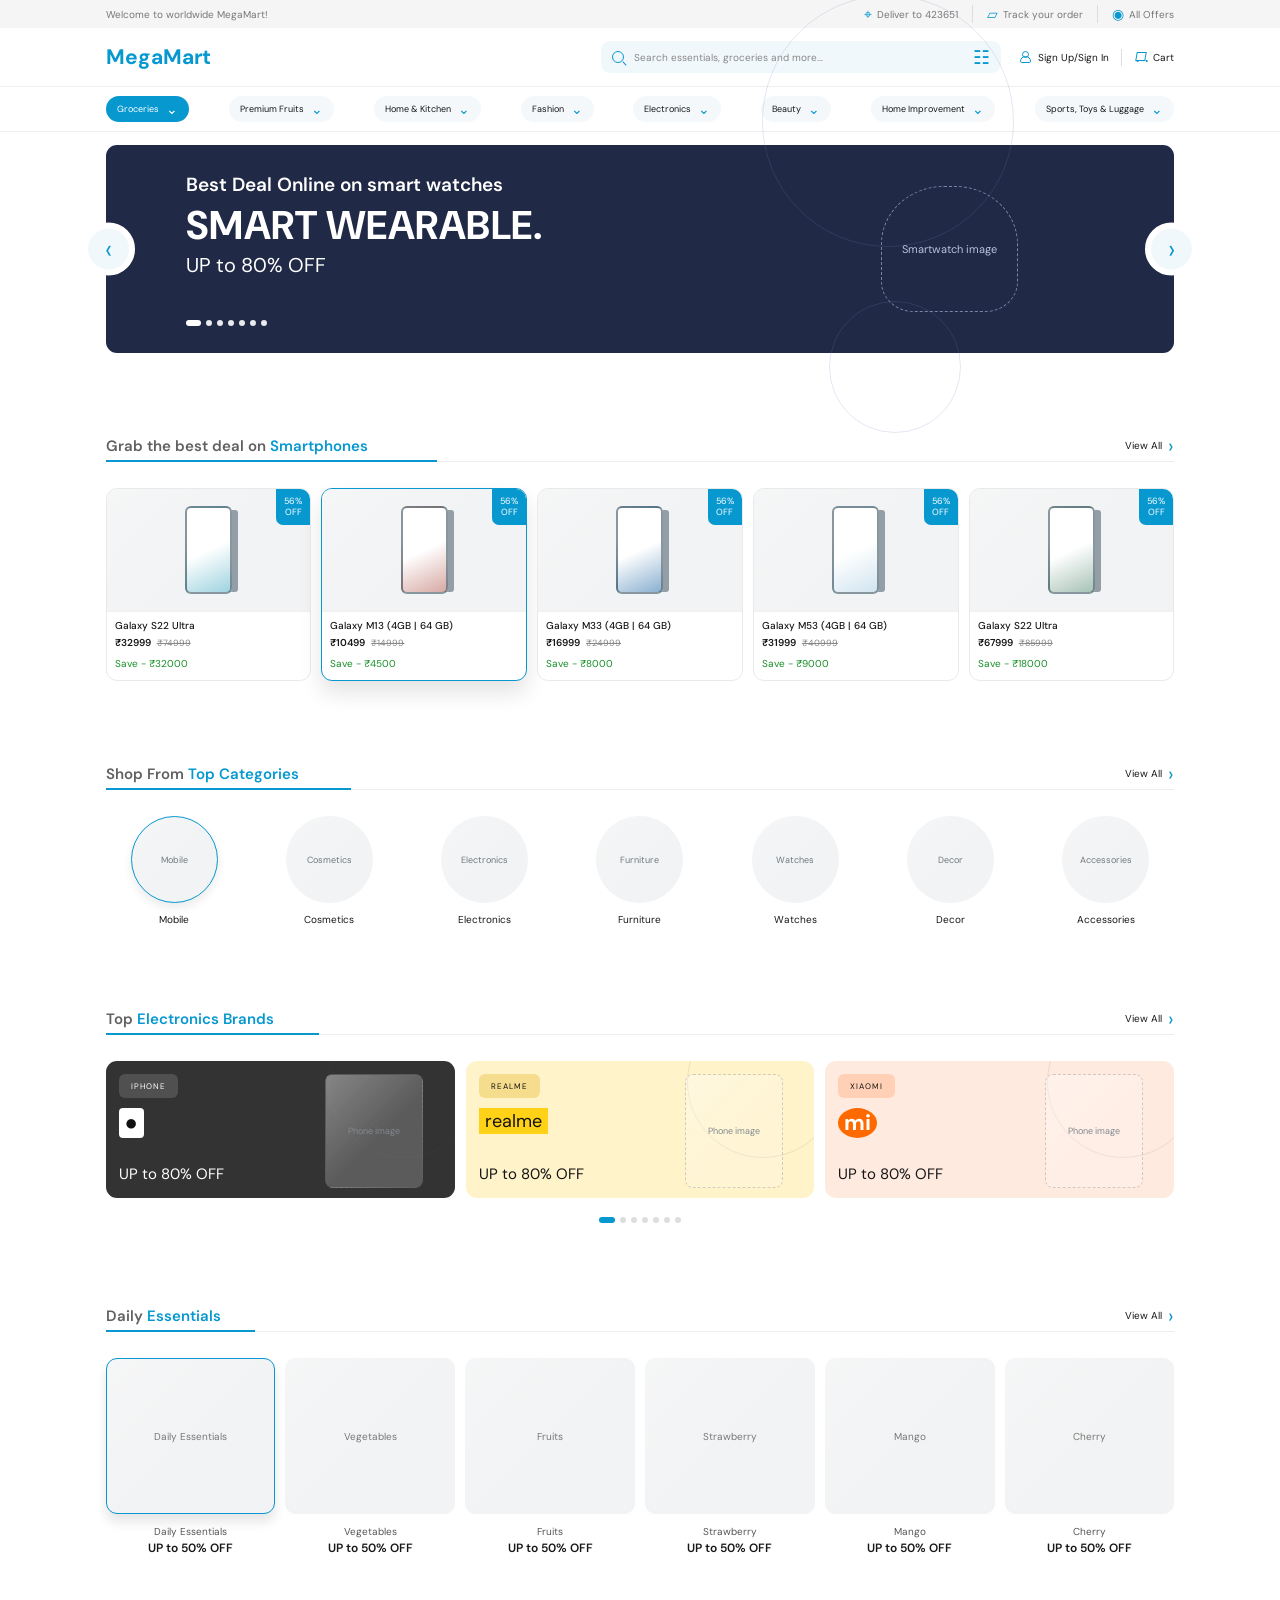
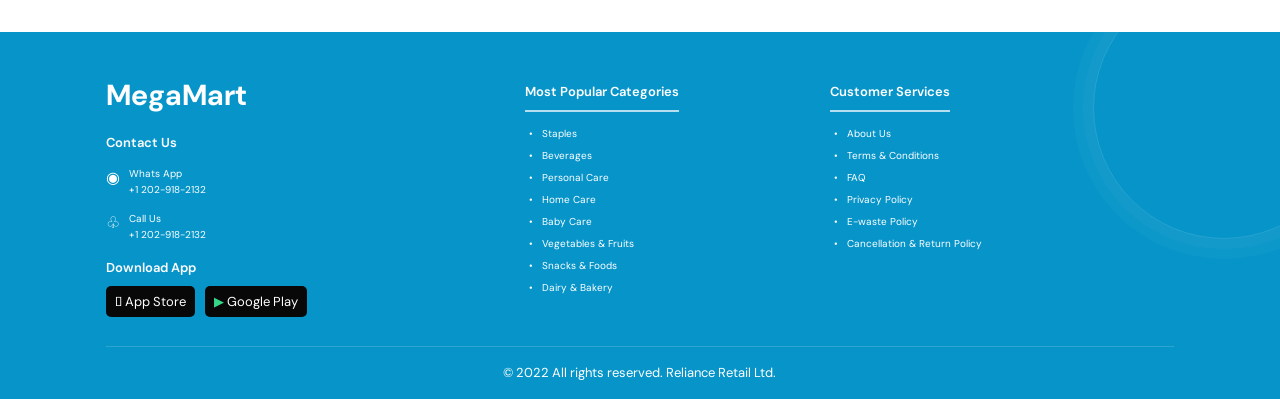
==== index.html @ d3654ac3 "first commit" ====
<!doctype html>
<html lang="en">
  <head>
    <meta charset="utf-8">
    <meta name="viewport" content="width=device-width, initial-scale=1">
    <meta name="theme-color" content="#ffffff">
    <meta name="description" content="Discover everyday essentials, the latest electronics, and great deals at MegaMart.">
    <title>MegaMart | Everyday essentials and more</title>
    <link rel="preconnect" href="https://fonts.googleapis.com">
    <link rel="preconnect" href="https://fonts.gstatic.com" crossorigin>
    <link href="https://fonts.googleapis.com/css2?family=DM+Sans:wght@400;500;600;700&display=swap" rel="stylesheet">
    <link rel="stylesheet" href="assets/css/styles.css">
    <script src="assets/js/main.js" defer></script>
  </head>
  <body>
    <div class="announcement-bar">
      <div class="container announcement-content">
        <span>Welcome to worldwide MegaMart!</span>
        <div class="announcement-links">
          <a href="#delivery"><span class="utility-icon" aria-hidden="true">⌖</span> Deliver to 423651</a>
          <a href="#orders"><span class="utility-icon" aria-hidden="true">▱</span> Track your order</a>
          <a href="#deals"><span class="utility-icon" aria-hidden="true">◉</span> All Offers</a>
        </div>
      </div>
    </div>

    <header class="site-header">
      <div class="container header-main">
        <button class="icon-button menu-toggle" type="button" aria-label="Open navigation" aria-expanded="false">
          <span class="hamburger" aria-hidden="true"></span>
        </button>
        <a class="brand" href="#" aria-label="MegaMart home">MegaMart</a>
        <form class="search" role="search">
          <label class="sr-only" for="site-search">Search products</label>
          <span class="search-icon" aria-hidden="true"></span>
          <input id="site-search" name="q" type="search" placeholder="Search essentials, groceries and more...">
          <button class="search-submit" type="submit" aria-label="Search">☷</button>
        </form>
        <div class="header-actions">
          <a href="#account"><span class="outline-icon person-icon" aria-hidden="true"></span><span>Sign Up/Sign In</span></a>
          <span class="action-divider" aria-hidden="true"></span>
          <button class="cart-button" type="button" aria-label="Shopping cart, 0 items">
            <span class="outline-icon cart-icon" aria-hidden="true"></span>
            <span>Cart</span>
            <span class="cart-count" aria-live="polite">0</span>
          </button>
        </div>
      </div>
    </header>

    <nav class="category-nav" aria-label="Shop categories">
      <div class="container category-nav-inner">
        <a class="nav-pill active" href="#essentials">Groceries <span aria-hidden="true">⌄</span></a>
        <a class="nav-pill" href="#essentials">Premium Fruits <span aria-hidden="true">⌄</span></a>
        <a class="nav-pill" href="#categories">Home &amp; Kitchen <span aria-hidden="true">⌄</span></a>
        <a class="nav-pill" href="#categories">Fashion <span aria-hidden="true">⌄</span></a>
        <a class="nav-pill" href="#brands">Electronics <span aria-hidden="true">⌄</span></a>
        <a class="nav-pill" href="#categories">Beauty <span aria-hidden="true">⌄</span></a>
        <a class="nav-pill" href="#categories">Home Improvement <span aria-hidden="true">⌄</span></a>
        <a class="nav-pill" href="#categories">Sports, Toys &amp; Luggage <span aria-hidden="true">⌄</span></a>
      </div>
    </nav>

    <main>
      <section class="container hero-section" aria-label="Featured offers">
        <div class="hero-banner" id="hero-banner">
          <div class="hero-copy">
            <p class="hero-eyebrow">Best Deal Online on smart watches</p>
            <h1>SMART WEARABLE.</h1>
            <p class="hero-offer">UP to 80% OFF</p>
            <div class="hero-dots" role="group" aria-label="Choose featured offer">
              <button class="hero-dot selected" type="button" aria-label="Offer 1" aria-current="true"></button>
              <button class="hero-dot" type="button" aria-label="Offer 2"></button>
              <button class="hero-dot" type="button" aria-label="Offer 3"></button>
              <button class="hero-dot" type="button" aria-label="Offer 4"></button>
              <button class="hero-dot" type="button" aria-label="Offer 5"></button>
              <button class="hero-dot" type="button" aria-label="Offer 6"></button>
              <button class="hero-dot" type="button" aria-label="Offer 7"></button>
            </div>
          </div>
          <div class="hero-art image-placeholder" role="img" aria-label="Placeholder for featured smartwatch image">
            <span>Smartwatch image</span>
          </div>
          <button class="carousel-arrow previous" type="button" aria-label="Previous featured offer">‹</button>
          <button class="carousel-arrow next" type="button" aria-label="Next featured offer">›</button>
        </div>
      </section>

      <div class="container storefront-content">
        <section class="store-section products-section" id="deals">
          <div class="section-heading">
            <h2>Grab the best deal on <span>Smartphones</span></h2>
            <a href="#products">View All <span aria-hidden="true">›</span></a>
          </div>
          <div class="product-grid" id="products">
            <article class="product-card" data-product="Galaxy S22 Ultra">
              <div class="product-image image-placeholder phone-blue" role="img" aria-label="Placeholder image for Galaxy S22 Ultra"><span>Product image</span></div>
              <span class="discount-badge">56%<br>OFF</span>
              <div class="product-details"><h3>Galaxy S22 Ultra</h3><p class="price">₹32999 <del>₹74999</del></p><p class="saving">Save - ₹32000</p></div>
              <button class="add-to-cart" type="button" aria-label="Add Galaxy S22 Ultra to cart">Add to Cart</button>
            </article>
            <article class="product-card featured-card" data-product="Galaxy M13 (4GB | 64 GB)">
              <div class="product-image image-placeholder phone-purple" role="img" aria-label="Placeholder image for Galaxy M13"><span>Product image</span></div>
              <span class="discount-badge">56%<br>OFF</span>
              <div class="product-details"><h3>Galaxy M13 (4GB | 64 GB)</h3><p class="price">₹10499 <del>₹14999</del></p><p class="saving">Save - ₹4500</p></div>
              <button class="add-to-cart" type="button" aria-label="Add Galaxy M13 to cart">Add to Cart</button>
            </article>
            <article class="product-card" data-product="Galaxy M33 (4GB | 64 GB)">
              <div class="product-image image-placeholder phone-navy" role="img" aria-label="Placeholder image for Galaxy M33"><span>Product image</span></div>
              <span class="discount-badge">56%<br>OFF</span>
              <div class="product-details"><h3>Galaxy M33 (4GB | 64 GB)</h3><p class="price">₹16999 <del>₹24999</del></p><p class="saving">Save - ₹8000</p></div>
              <button class="add-to-cart" type="button" aria-label="Add Galaxy M33 to cart">Add to Cart</button>
            </article>
            <article class="product-card" data-product="Galaxy M53 (4GB | 64 GB)">
              <div class="product-image image-placeholder phone-pink" role="img" aria-label="Placeholder image for Galaxy M53"><span>Product image</span></div>
              <span class="discount-badge">56%<br>OFF</span>
              <div class="product-details"><h3>Galaxy M53 (4GB | 64 GB)</h3><p class="price">₹31999 <del>₹40999</del></p><p class="saving">Save - ₹9000</p></div>
              <button class="add-to-cart" type="button" aria-label="Add Galaxy M53 to cart">Add to Cart</button>
            </article>
            <article class="product-card" data-product="Galaxy S22 Ultra Green">
              <div class="product-image image-placeholder phone-green" role="img" aria-label="Placeholder image for Galaxy S22 Ultra in green"><span>Product image</span></div>
              <span class="discount-badge">56%<br>OFF</span>
              <div class="product-details"><h3>Galaxy S22 Ultra</h3><p class="price">₹67999 <del>₹85999</del></p><p class="saving">Save - ₹18000</p></div>
              <button class="add-to-cart" type="button" aria-label="Add Galaxy S22 Ultra to cart">Add to Cart</button>
            </article>
          </div>
          <p class="search-empty" hidden>No matching smartphones found. Try another search.</p>
        </section>

        <section class="store-section category-section" id="categories">
          <div class="section-heading">
            <h2>Shop From <span>Top Categories</span></h2>
            <a href="#categories">View All <span aria-hidden="true">›</span></a>
          </div>
          <div class="category-grid">
            <a class="category-item selected-category" href="#products"><div class="category-image image-placeholder">Mobile</div><span>Mobile</span></a>
            <a class="category-item" href="#essentials"><div class="category-image image-placeholder">Cosmetics</div><span>Cosmetics</span></a>
            <a class="category-item" href="#brands"><div class="category-image image-placeholder">Electronics</div><span>Electronics</span></a>
            <a class="category-item" href="#categories"><div class="category-image image-placeholder">Furniture</div><span>Furniture</span></a>
            <a class="category-item" href="#deals"><div class="category-image image-placeholder">Watches</div><span>Watches</span></a>
            <a class="category-item" href="#essentials"><div class="category-image image-placeholder">Decor</div><span>Decor</span></a>
            <a class="category-item" href="#categories"><div class="category-image image-placeholder">Accessories</div><span>Accessories</span></a>
          </div>
        </section>

        <section class="store-section brands-section" id="brands">
          <div class="section-heading">
            <h2>Top <span>Electronics Brands</span></h2>
            <a href="#brands">View All <span aria-hidden="true">›</span></a>
          </div>
          <div class="brand-grid">
            <a class="brand-promo iphone-promo" href="#products"><span class="brand-label">IPHONE</span><span class="brand-logo">●</span><span class="brand-promo-copy">UP to 80% OFF</span><span class="brand-device image-placeholder">Phone image</span></a>
            <a class="brand-promo realme-promo" href="#products"><span class="brand-label">REALME</span><span class="brand-logo">realme</span><span class="brand-promo-copy">UP to 80% OFF</span><span class="brand-device image-placeholder">Phone image</span></a>
            <a class="brand-promo xiaomi-promo" href="#products"><span class="brand-label">XIAOMI</span><span class="brand-logo">mi</span><span class="brand-promo-copy">UP to 80% OFF</span><span class="brand-device image-placeholder">Phone image</span></a>
          </div>
          <div class="brand-pagination" aria-hidden="true"><span></span><i></i><i></i><i></i><i></i><i></i><i></i></div>
        </section>

        <section class="store-section essentials-section" id="essentials">
          <div class="section-heading">
            <h2>Daily <span>Essentials</span></h2>
            <a href="#essentials">View All <span aria-hidden="true">›</span></a>
          </div>
          <div class="essentials-grid">
            <a class="essential-item selected-essential" href="#essentials"><div class="essential-image image-placeholder">Daily Essentials</div><span>Daily Essentials</span><strong>UP to 50% OFF</strong></a>
            <a class="essential-item" href="#essentials"><div class="essential-image image-placeholder">Vegetables</div><span>Vegetables</span><strong>UP to 50% OFF</strong></a>
            <a class="essential-item" href="#essentials"><div class="essential-image image-placeholder">Fruits</div><span>Fruits</span><strong>UP to 50% OFF</strong></a>
            <a class="essential-item" href="#essentials"><div class="essential-image image-placeholder">Strawberry</div><span>Strawberry</span><strong>UP to 50% OFF</strong></a>
            <a class="essential-item" href="#essentials"><div class="essential-image image-placeholder">Mango</div><span>Mango</span><strong>UP to 50% OFF</strong></a>
            <a class="essential-item" href="#essentials"><div class="essential-image image-placeholder">Cherry</div><span>Cherry</span><strong>UP to 50% OFF</strong></a>
          </div>
        </section>
      </div>
    </main>

    <footer class="site-footer">
      <div class="container footer-content">
        <div class="footer-contact">
          <a class="footer-brand" href="#">MegaMart</a>
          <h2>Contact Us</h2>
          <p><span aria-hidden="true">◉</span> Whats App<br><a href="tel:+12029182132">+1 202-918-2132</a></p>
          <p><span aria-hidden="true">♧</span> Call Us<br><a href="tel:+12029182132">+1 202-918-2132</a></p>
          <h2 class="download-heading">Download App</h2>
          <div class="app-badges"><a href="#app-store"> App Store</a><a href="#google-play"><span aria-hidden="true">▶</span> Google Play</a></div>
        </div>
        <div class="footer-column">
          <h2>Most Popular Categories</h2>
          <ul><li><a href="#essentials">Staples</a></li><li><a href="#essentials">Beverages</a></li><li><a href="#categories">Personal Care</a></li><li><a href="#categories">Home Care</a></li><li><a href="#categories">Baby Care</a></li><li><a href="#essentials">Vegetables &amp; Fruits</a></li><li><a href="#essentials">Snacks &amp; Foods</a></li><li><a href="#essentials">Dairy &amp; Bakery</a></li></ul>
        </div>
        <div class="footer-column">
          <h2>Customer Services</h2>
          <ul><li><a href="#about">About Us</a></li><li><a href="#terms">Terms &amp; Conditions</a></li><li><a href="#faq">FAQ</a></li><li><a href="#privacy">Privacy Policy</a></li><li><a href="#ewaste">E-waste Policy</a></li><li><a href="#returns">Cancellation &amp; Return Policy</a></li></ul>
        </div>
        <p class="copyright">© 2022 All rights reserved. Reliance Retail Ltd.</p>
      </div>
    </footer>
  </body>
</html>
---- assets/css/styles.css ----
:root {
  font-family: "DM Sans", Arial, sans-serif;
  color: #171717;
  background: #fff;
  font-synthesis: none;
  text-rendering: optimizeLegibility;
  --blue: #0798d0;
  --blue-dark: #008fca;
  --muted: #f4f5f6;
  --line: #ededed;
  --content-width: 1260px;
}

* { box-sizing: border-box; }
html { scroll-behavior: smooth; }
body { min-width: 320px; margin: 0; font-size: 14px; }
button, input { font: inherit; }
a { color: inherit; text-decoration: none; }
button { color: inherit; }
.container { width: min(83.5%, var(--content-width)); margin-inline: auto; }
.sr-only { position: absolute; width: 1px; height: 1px; padding: 0; margin: -1px; overflow: hidden; clip: rect(0, 0, 0, 0); white-space: nowrap; border: 0; }

.announcement-bar { height: 28px; background: #f5f5f5; color: #777; font-size: 10px; }
.announcement-content, .announcement-links, .announcement-links a { display: flex; align-items: center; }
.announcement-content { height: 100%; justify-content: space-between; }
.announcement-links { height: 100%; gap: 14px; }
.announcement-links a { gap: 5px; white-space: nowrap; }
.announcement-links a + a { border-left: 1px solid #ddd; padding-left: 14px; }
.utility-icon { color: var(--blue); font-size: 14px; }

.site-header { height: 59px; border-bottom: 1px solid #efefef; }
.header-main { height: 100%; display: flex; align-items: center; gap: 10px; }
.brand { color: var(--blue); font-size: 21px; font-weight: 700; white-space: nowrap; }
.icon-button { border: 0; background: #f1f8fb; color: var(--blue); border-radius: 8px; width: 32px; height: 32px; display: grid; place-items: center; cursor: pointer; }
.menu-toggle { display: none; }
.hamburger, .hamburger::before, .hamburger::after { width: 17px; height: 1px; background: var(--blue); display: block; position: relative; }
.hamburger::before, .hamburger::after { content: ""; position: absolute; left: 0; }
.hamburger::before { top: -5px; }
.hamburger::after { top: 5px; }
.search { height: 32px; width: min(42%, 400px); margin-left: auto; background: #f1f8fb; border-radius: 9px; display: flex; align-items: center; padding: 0 11px; gap: 8px; }
.search-icon { width: 12px; height: 12px; border: 1px solid var(--blue); border-radius: 50%; position: relative; flex: 0 0 auto; }
.search-icon::after { content: ""; width: 5px; height: 1px; background: var(--blue); position: absolute; right: -4px; bottom: -2px; transform: rotate(48deg); }
.search input { width: 100%; min-width: 0; border: 0; outline: 0; background: transparent; color: #444; font-size: 10px; }
.search input::placeholder { color: #888; }
.search-submit { padding: 0; border: 0; background: transparent; color: var(--blue); font-size: 19px; line-height: 1; cursor: pointer; }
.header-actions { display: flex; align-items: center; gap: 12px; margin-left: 8px; font-size: 10px; white-space: nowrap; }
.header-actions a, .cart-button { display: flex; align-items: center; gap: 7px; }
.cart-button { position: relative; border: 0; padding: 0; background: none; cursor: pointer; }
.cart-count { display: none; position: absolute; top: -11px; left: 8px; min-width: 15px; height: 15px; padding: 0 4px; border-radius: 10px; color: #fff; background: #f24747; font-size: 9px; text-align: center; line-height: 15px; }
.cart-count.visible { display: block; }
.action-divider { height: 17px; width: 1px; background: #ddd; }
.outline-icon { display: inline-block; width: 12px; height: 12px; position: relative; color: var(--blue); }
.person-icon::before { content: ""; position: absolute; width: 5px; height: 5px; border: 1px solid; border-radius: 50%; left: 3px; top: 0; }
.person-icon::after { content: ""; position: absolute; width: 9px; height: 5px; border: 1px solid; border-radius: 6px 6px 2px 2px; left: 1px; bottom: 0; }
.cart-icon::before { content: ""; position: absolute; left: 2px; top: 1px; width: 8px; height: 7px; border: 1px solid; transform: skew(-10deg); }
.cart-icon::after { content: "• •"; position: absolute; left: 2px; top: 4px; font-size: 9px; letter-spacing: 2px; white-space: nowrap; }

.category-nav { border-bottom: 1px solid #eee; }
.category-nav-inner { min-height: 44px; display: flex; align-items: center; justify-content: space-between; gap: 8px; }
.nav-pill { display: flex; align-items: center; gap: 7px; padding: 7px 11px; border-radius: 20px; background: #f4f8fa; font-size: 9px; white-space: nowrap; }
.nav-pill span { color: var(--blue); font-size: 14px; line-height: 8px; }
.nav-pill.active { color: #fff; background: var(--blue); }
.nav-pill.active span { color: #fff; }

.hero-section { margin-top: 13px; }
.hero-banner { min-height: 208px; position: relative; overflow: visible; border-radius: 11px; background: #202945; color: #fff; display: flex; align-items: center; }
.hero-banner::before, .hero-banner::after { content: ""; position: absolute; border: 1px solid rgba(114, 134, 194, .2); border-radius: 50%; pointer-events: none; }
.hero-banner::before { width: 250px; height: 250px; right: 15%; top: -150px; }
.hero-banner::after { width: 130px; height: 130px; right: 20%; bottom: -80px; }
.hero-copy { position: relative; z-index: 1; padding-left: 7.5%; }
.hero-eyebrow { margin: 0 0 5px; font-size: clamp(14px, 1.8vw, 19px); font-weight: 600; }
.hero-copy h1 { margin: 0; font-size: clamp(28px, 4vw, 40px); line-height: 1.15; letter-spacing: .5px; }
.hero-offer { margin: 4px 0 0; font-size: clamp(16px, 2vw, 20px); }
.hero-dots { display: flex; align-items: center; gap: 5px; margin-top: 42px; }
.hero-dot { width: 6px; height: 6px; padding: 0; border: 0; border-radius: 50%; background: #fff; opacity: .9; cursor: pointer; }
.hero-dot.selected { width: 15px; border-radius: 8px; opacity: 1; }
.hero-art { position: absolute; z-index: 1; width: 26%; height: 78%; right: 8%; top: 11%; display: grid; place-items: center; color: #bdc8e7; }
.image-placeholder { color: #818991; background-color: #f2f3f4; background-image: linear-gradient(135deg, rgba(255,255,255,.26), transparent 55%); }
.hero-art { background: transparent; }
.hero-art span { border: 1px dashed #7984a7; border-radius: 46% 46% 24% 24%; padding: 55px 20px; color: #b8c3e0; font-size: 11px; text-align: center; }
.carousel-arrow { position: absolute; z-index: 2; top: 50%; width: 53px; height: 53px; transform: translateY(-50%); border: 6px solid #fff; border-radius: 50%; color: var(--blue); background: #f1f8fb; font-size: 28px; font-weight: 300; line-height: 1; cursor: pointer; }
.carousel-arrow.previous { left: -24px; }
.carousel-arrow.next { right: -24px; }

.storefront-content { padding-top: 77px; padding-bottom: 76px; }
.store-section + .store-section { margin-top: 77px; }
.section-heading { display: flex; align-items: center; justify-content: space-between; min-height: 32px; border-bottom: 1px solid #eee; position: relative; }
.section-heading::after { content: ""; position: absolute; width: 31%; height: 2px; bottom: -1px; left: 0; background: var(--blue); }
.section-heading h2 { margin: 0; color: #616161; font-size: 15px; font-weight: 600; }
.section-heading h2 span { color: var(--blue); }
.section-heading > a { display: flex; align-items: center; gap: 6px; font-size: 10px; }
.section-heading > a span { color: var(--blue); font-size: 20px; line-height: 10px; }
.product-grid { display: grid; grid-template-columns: repeat(5, minmax(0, 1fr)); gap: 10px; margin-top: 26px; }
.product-card { position: relative; min-width: 0; overflow: hidden; border: 1px solid #e9e9e9; border-radius: 11px; background: #fff; }
.product-card.featured-card { border-color: var(--blue); box-shadow: 0 12px 22px rgba(0,0,0,.11); }
.product-image { height: 122px; display: grid; place-items: center; font-size: 9px; }
.product-image::before { content: ""; width: 43px; height: 84px; border: 2px solid rgba(39, 65, 78, .55); border-radius: 6px; background: linear-gradient(155deg, rgba(255,255,255,.9), rgba(145,190,197,.55)); box-shadow: 9px 1px 0 -3px rgba(44,65,81,.48); }
.product-image span { position: absolute; clip: rect(0,0,0,0); }
.phone-blue { --phone-tone: #9ed3df; }
.phone-purple { --phone-tone: #d7a9a3; }
.phone-navy { --phone-tone: #8ab0d0; }
.phone-pink { --phone-tone: #d1e4f0; }
.phone-green { --phone-tone: #a7c2b6; }
.product-image::before { background: linear-gradient(155deg, #fff 0 50%, var(--phone-tone, #d5e4e9)); }
.discount-badge { position: absolute; right: 0; top: 0; z-index: 1; padding: 7px 8px; border-radius: 0 0 0 7px; background: var(--blue); color: #fff; font-size: 9px; line-height: 11px; text-align: center; }
.product-details { min-height: 69px; padding: 7px 8px 6px; border-top: 1px solid #f0f0f0; }
.product-details h3 { overflow: hidden; margin: 0 0 4px; font-size: 10px; font-weight: 500; text-overflow: ellipsis; white-space: nowrap; }
.price { margin: 0; font-size: 10px; font-weight: 600; }
.price del { margin-left: 4px; color: #888; font-size: 9px; font-weight: 400; }
.saving { margin: 8px 0 0; color: #168f27; font-size: 10px; }
.add-to-cart { position: absolute; right: 5px; bottom: 5px; padding: 5px 7px; border: 0; border-radius: 4px; color: #fff; background: var(--blue); font-size: 9px; opacity: 0; cursor: pointer; transition: opacity .15s; }
.product-card:hover .add-to-cart, .product-card:focus-within .add-to-cart { opacity: 1; }
.search-empty { margin: 20px 0; color: #666; font-size: 13px; }

.category-section .section-heading::after { width: 23%; }
.category-grid { display: grid; grid-template-columns: repeat(7, minmax(0, 1fr)); gap: 18px; padding-top: 26px; }
.category-item, .essential-item { display: flex; flex-direction: column; align-items: center; text-align: center; }
.category-image { width: min(100%, 87px); aspect-ratio: 1; border-radius: 50%; display: grid; place-items: center; padding: 8px; color: #70777d; font-size: 9px; }
.category-item > span { margin-top: 10px; font-size: 10px; }
.selected-category .category-image { border: 1px solid var(--blue); box-shadow: 0 5px 10px rgba(0,0,0,.08); }

.brands-section .section-heading::after { width: 20%; }
.brand-grid { display: grid; grid-template-columns: repeat(3, 1fr); gap: 11px; margin-top: 26px; }
.brand-promo { min-height: 137px; position: relative; overflow: hidden; border-radius: 11px; padding: 13px; }
.brand-promo::after { content: ""; position: absolute; width: 150px; height: 150px; border: 1px solid rgba(80,80,80,.12); border-radius: 50%; right: -25px; top: -55px; }
.iphone-promo { color: #fff; background: #333; }
.realme-promo { color: #121212; background: #fff3ca; }
.xiaomi-promo { color: #161616; background: #ffeadf; }
.brand-label { position: relative; z-index: 1; display: block; width: max-content; padding: 7px 12px; border-radius: 6px; background: rgba(255,255,255,.14); font-size: 8px; letter-spacing: 1px; }
.realme-promo .brand-label { background: #f6dd8d; }
.xiaomi-promo .brand-label { background: #ffd0b5; }
.brand-logo { position: relative; z-index: 1; display: block; width: max-content; margin-top: 10px; padding: 4px 6px; border-radius: 4px; background: #fff; color: #111; font-size: 22px; line-height: 1; }
.realme-promo .brand-logo { border-radius: 0; background: #ffd218; font-size: 18px; }
.xiaomi-promo .brand-logo { border-radius: 50%; background: #ff6a00; color: white; font-weight: 700; }
.brand-promo-copy { position: absolute; z-index: 1; left: 13px; bottom: 14px; font-size: 15px; }
.brand-device { position: absolute; z-index: 1; right: 9%; top: 13px; width: 28%; height: 83%; display: grid; place-items: center; border: 1px dashed rgba(80,80,80,.25); border-radius: 8px; background-color: rgba(255,255,255,.2); font-size: 9px; text-align: center; }
.brand-pagination { display: flex; justify-content: center; align-items: center; gap: 5px; margin-top: 19px; }
.brand-pagination span, .brand-pagination i { width: 6px; height: 6px; border-radius: 50%; background: #ddd; }
.brand-pagination span { width: 16px; border-radius: 8px; background: var(--blue); }

.essentials-section .section-heading::after { width: 14%; }
.essentials-grid { display: grid; grid-template-columns: repeat(6, minmax(0, 1fr)); gap: 10px; margin-top: 26px; }
.essential-image { width: 100%; aspect-ratio: 1 / .92; display: grid; place-items: center; border-radius: 11px; padding: 10px; color: #777; font-size: 10px; }
.essential-item > span { margin-top: 11px; color: #555; font-size: 10px; }
.essential-item strong { margin-top: 2px; font-size: 12px; font-weight: 600; white-space: nowrap; }
.selected-essential .essential-image { border: 1px solid var(--blue); box-shadow: 0 8px 12px rgba(0,0,0,.1); }

.site-footer { position: relative; overflow: hidden; background: #0795c9; color: white; }
.site-footer::after { content: ""; position: absolute; top: -55px; right: -75px; width: 260px; height: 260px; border: 1px solid rgba(255,255,255,.13); border-radius: 50%; box-shadow: 0 0 0 10px rgba(255,255,255,.025), 0 0 0 20px rgba(255,255,255,.025); pointer-events: none; }
.footer-content { position: relative; z-index: 1; display: grid; grid-template-columns: 1.5fr 1fr 1.5fr; column-gap: 7%; padding-top: 44px; }
.footer-brand { display: inline-block; margin-bottom: 20px; font-size: 29px; font-weight: 700; }
.footer-contact h2, .footer-column h2 { margin: 0 0 15px; font-size: 13px; font-weight: 600; }
.footer-contact p { position: relative; margin: 0 0 14px; padding-left: 23px; font-size: 10px; line-height: 1.55; }
.footer-contact p > span { position: absolute; left: 0; top: 0; font-size: 16px; }
.download-heading { margin-top: 17px !important; margin-bottom: 10px !important; }
.app-badges { display: flex; gap: 10px; }
.app-badges a { padding: 7px 9px; border-radius: 5px; color: #fff; background: #080808; font-size: 13px; white-space: nowrap; }
.app-badges a span { color: #35d685; }
.footer-column { padding-top: 7px; }
.footer-column h2 { width: fit-content; padding-bottom: 10px; border-bottom: 2px solid rgba(255,255,255,.7); }
.footer-column ul { margin: 0; padding: 0 0 0 17px; list-style: none; }
.footer-column li { position: relative; margin: 0 0 9px; font-size: 10px; }
.footer-column li::before { content: "•"; position: absolute; left: -13px; }
.copyright { grid-column: 1 / -1; margin: 29px 0 0; padding: 17px 0 18px; border-top: 1px solid rgba(255,255,255,.15); text-align: center; font-size: 13px; }

:focus-visible { outline: 2px solid #087fad; outline-offset: 3px; }
.site-footer :focus-visible { outline-color: #fff; }

@media (max-width: 760px) {
  .container { width: min(92%, var(--content-width)); }
  .announcement-links a:first-child { display: none; }
  .announcement-links { gap: 8px; }
  .announcement-links a + a { padding-left: 8px; }
  .site-header { height: 60px; }
  .header-main { gap: 9px; }
  .menu-toggle { display: grid; flex: 0 0 auto; }
  .brand { font-size: 19px; }
  .search { width: auto; flex: 1; margin-left: 4px; }
  .header-actions { gap: 10px; margin-left: 0; }
  .header-actions a { display: none; }
  .action-divider { display: none; }
  .category-nav { display: none; }
  .category-nav.nav-open { display: block; }
  .category-nav-inner { width: 100%; overflow-x: auto; justify-content: flex-start; padding-inline: 4%; scrollbar-width: none; }
  .category-nav-inner::-webkit-scrollbar { display: none; }
  .nav-pill { flex: 0 0 auto; }
  .hero-banner { min-height: 190px; }
  .hero-copy { padding-left: 8%; }
  .hero-art { right: 5%; width: 28%; }
  .hero-art span { padding: 35px 12px; font-size: 9px; }
  .carousel-arrow { width: 40px; height: 40px; border-width: 4px; }
  .carousel-arrow.previous { left: -12px; }
  .carousel-arrow.next { right: -12px; }
  .storefront-content { padding-top: 56px; padding-bottom: 55px; }
  .store-section + .store-section { margin-top: 55px; }
  .product-grid { grid-template-columns: repeat(2, minmax(0, 1fr)); gap: 12px; }
  .product-image { height: 155px; }
  .add-to-cart { opacity: 1; }
  .category-grid { grid-template-columns: repeat(4, minmax(0, 1fr)); row-gap: 20px; }
  .brand-grid { grid-template-columns: 1fr; }
  .brand-promo { min-height: 150px; }
  .essentials-grid { grid-template-columns: repeat(3, minmax(0, 1fr)); gap: 18px 10px; }
  .footer-content { grid-template-columns: 1fr 1fr; row-gap: 25px; column-gap: 8%; }
  .footer-contact { grid-column: 1 / -1; }
  .footer-column h2 { font-size: 12px; }
  .copyright { margin-top: 8px; }
}

@media (max-width: 420px) {
  .announcement-content > span { font-size: 9px; }
  .announcement-links a { font-size: 9px; }
  .announcement-links a:last-child { display: none; }
  .brand { font-size: 17px; }
  .search { padding-inline: 8px; }
  .search input { font-size: 9px; }
  .search-submit { display: none; }
  .hero-banner { min-height: 170px; }
  .hero-copy { padding-left: 10%; }
  .hero-copy h1 { font-size: 25px; }
  .hero-dots { margin-top: 30px; }
  .hero-art { right: 3%; width: 25%; }
  .hero-art span { padding: 25px 7px; font-size: 8px; }
  .section-heading h2 { font-size: 13px; }
  .section-heading > a { font-size: 9px; }
  .product-image { height: 130px; }
  .category-grid { grid-template-columns: repeat(3, minmax(0, 1fr)); }
  .footer-content { grid-template-columns: 1fr; }
  .footer-contact, .copyright { grid-column: auto; }
  .footer-column { padding-top: 0; }
  .copyright { font-size: 11px; }
}
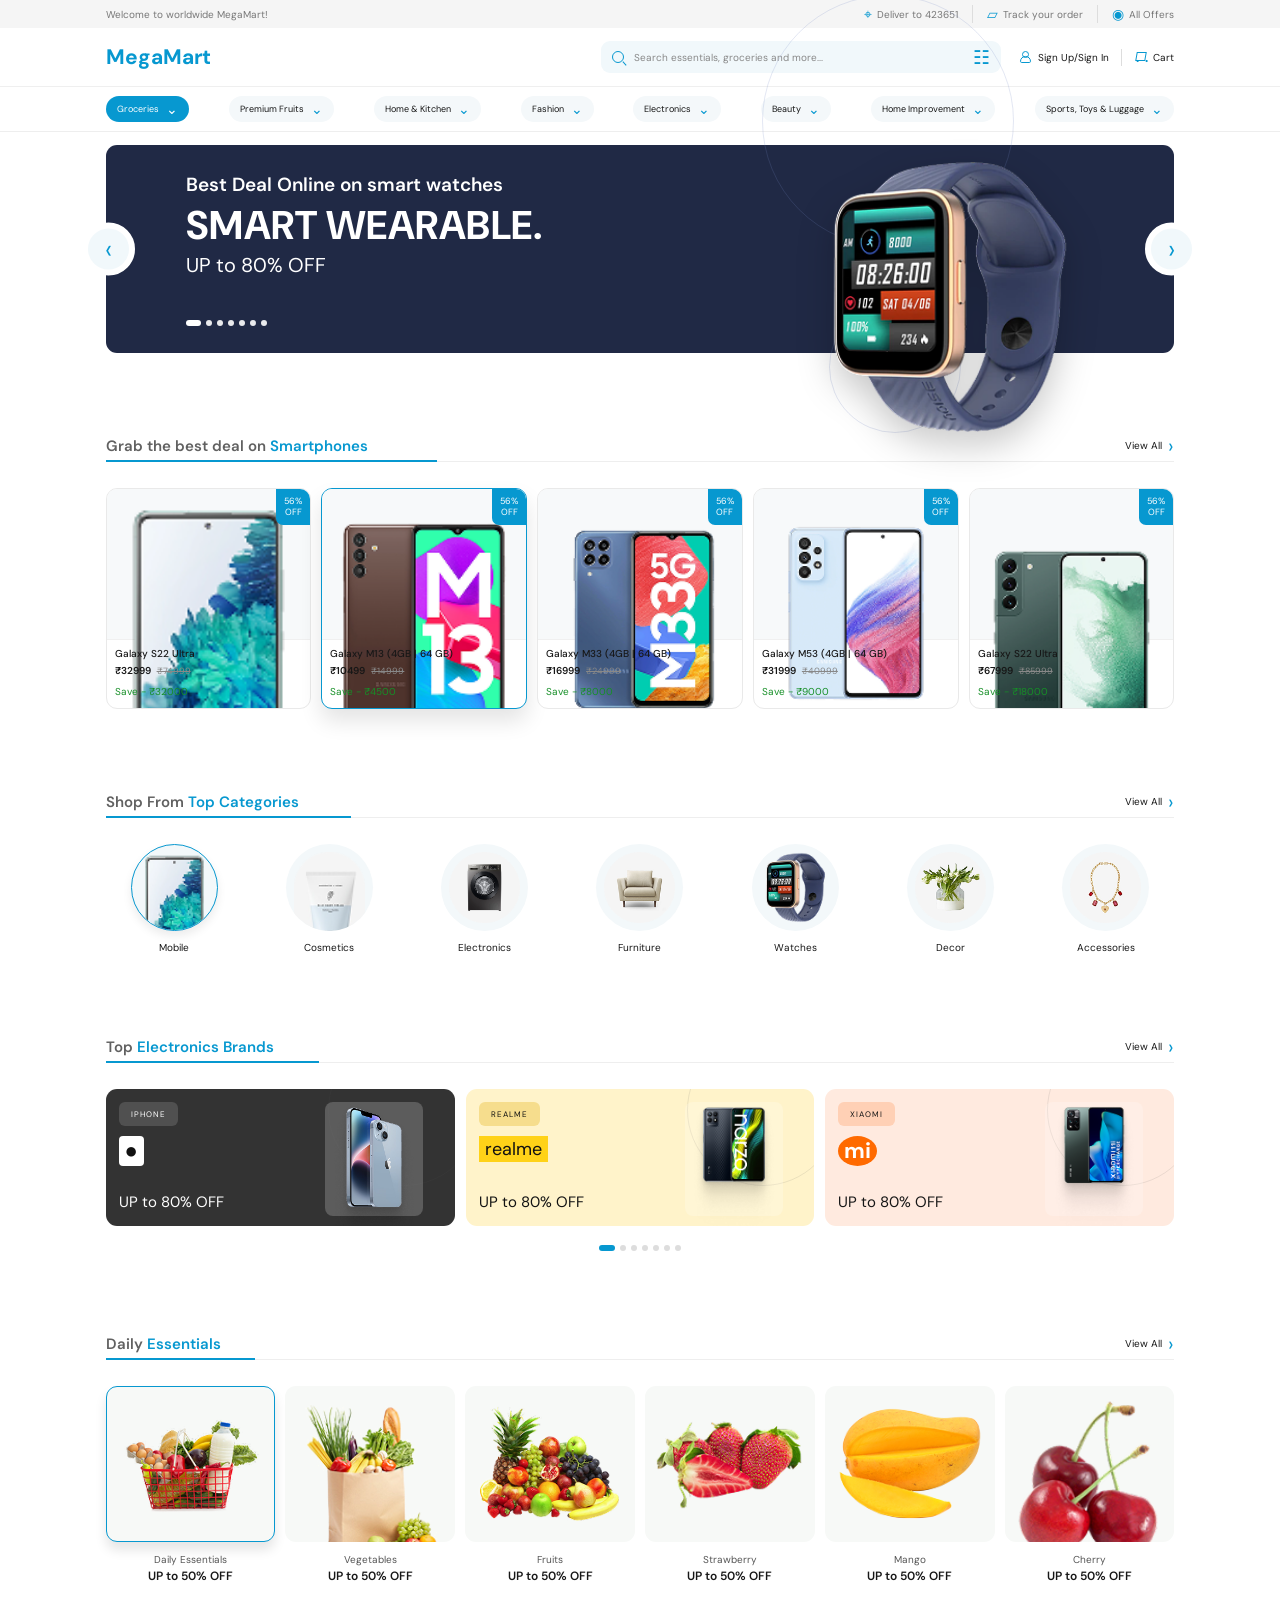
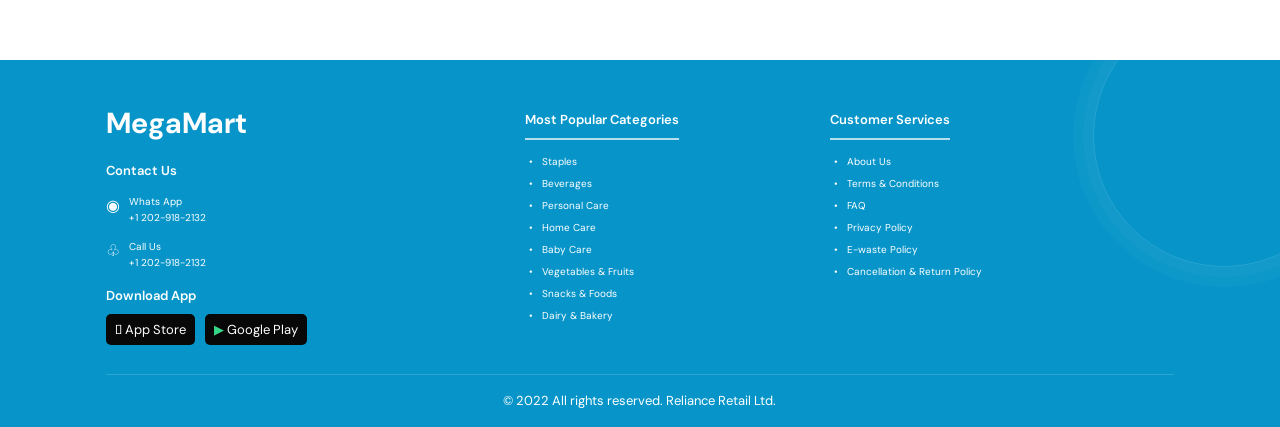
==== commit c8c95201: "second commit" ====
--- a/index.html
+++ b/index.html
@@ -78,9 +78,7 @@
               <button class="hero-dot" type="button" aria-label="Offer 7"></button>
             </div>
           </div>
-          <div class="hero-art image-placeholder" role="img" aria-label="Placeholder for featured smartwatch image">
-            <span>Smartwatch image</span>
-          </div>
+          <div class="hero-art"><img src="images/smart-watch-hero.webp.png" alt="Featured smartwatch"></div>
           <button class="carousel-arrow previous" type="button" aria-label="Previous featured offer">‹</button>
           <button class="carousel-arrow next" type="button" aria-label="Next featured offer">›</button>
         </div>
@@ -93,32 +91,32 @@
             <a href="#products">View All <span aria-hidden="true">›</span></a>
           </div>
           <div class="product-grid" id="products">
-            <article class="product-card" data-product="Galaxy S22 Ultra">
-              <div class="product-image image-placeholder phone-blue" role="img" aria-label="Placeholder image for Galaxy S22 Ultra"><span>Product image</span></div>
+            <article class="product-card" data-id="galaxy-s22-ultra" data-product="Galaxy S22 Ultra" data-price="32999" data-image="images/galaxy-s22-ultra.webp.png">
+              <div class="product-image"><img src="images/galaxy-s22-ultra.webp.png" alt="Galaxy S22 Ultra smartphone"></div>
               <span class="discount-badge">56%<br>OFF</span>
               <div class="product-details"><h3>Galaxy S22 Ultra</h3><p class="price">₹32999 <del>₹74999</del></p><p class="saving">Save - ₹32000</p></div>
               <button class="add-to-cart" type="button" aria-label="Add Galaxy S22 Ultra to cart">Add to Cart</button>
             </article>
-            <article class="product-card featured-card" data-product="Galaxy M13 (4GB | 64 GB)">
-              <div class="product-image image-placeholder phone-purple" role="img" aria-label="Placeholder image for Galaxy M13"><span>Product image</span></div>
+            <article class="product-card featured-card" data-id="galaxy-m13" data-product="Galaxy M13 (4GB | 64 GB)" data-price="10499" data-image="images/galaxy-m13.webp.png">
+              <div class="product-image"><img src="images/galaxy-m13.webp.png" alt="Galaxy M13 smartphone"></div>
               <span class="discount-badge">56%<br>OFF</span>
               <div class="product-details"><h3>Galaxy M13 (4GB | 64 GB)</h3><p class="price">₹10499 <del>₹14999</del></p><p class="saving">Save - ₹4500</p></div>
               <button class="add-to-cart" type="button" aria-label="Add Galaxy M13 to cart">Add to Cart</button>
             </article>
-            <article class="product-card" data-product="Galaxy M33 (4GB | 64 GB)">
-              <div class="product-image image-placeholder phone-navy" role="img" aria-label="Placeholder image for Galaxy M33"><span>Product image</span></div>
+            <article class="product-card" data-id="galaxy-m33" data-product="Galaxy M33 (4GB | 64 GB)" data-price="16999" data-image="images/galaxy-m33.webp.png">
+              <div class="product-image"><img src="images/galaxy-m33.webp.png" alt="Galaxy M33 smartphone"></div>
               <span class="discount-badge">56%<br>OFF</span>
               <div class="product-details"><h3>Galaxy M33 (4GB | 64 GB)</h3><p class="price">₹16999 <del>₹24999</del></p><p class="saving">Save - ₹8000</p></div>
               <button class="add-to-cart" type="button" aria-label="Add Galaxy M33 to cart">Add to Cart</button>
             </article>
-            <article class="product-card" data-product="Galaxy M53 (4GB | 64 GB)">
-              <div class="product-image image-placeholder phone-pink" role="img" aria-label="Placeholder image for Galaxy M53"><span>Product image</span></div>
+            <article class="product-card" data-id="galaxy-m53" data-product="Galaxy M53 (4GB | 64 GB)" data-price="31999" data-image="images/galaxy-m53.webp.png">
+              <div class="product-image"><img src="images/galaxy-m53.webp.png" alt="Galaxy M53 smartphone"></div>
               <span class="discount-badge">56%<br>OFF</span>
               <div class="product-details"><h3>Galaxy M53 (4GB | 64 GB)</h3><p class="price">₹31999 <del>₹40999</del></p><p class="saving">Save - ₹9000</p></div>
               <button class="add-to-cart" type="button" aria-label="Add Galaxy M53 to cart">Add to Cart</button>
             </article>
-            <article class="product-card" data-product="Galaxy S22 Ultra Green">
-              <div class="product-image image-placeholder phone-green" role="img" aria-label="Placeholder image for Galaxy S22 Ultra in green"><span>Product image</span></div>
+            <article class="product-card" data-id="galaxy-s22-green" data-product="Galaxy S22 Ultra Green" data-price="67999" data-image="images/galaxy-s22-green.webp.png">
+              <div class="product-image"><img src="images/galaxy-s22-green.webp.png" alt="Galaxy S22 Ultra in green"></div>
               <span class="discount-badge">56%<br>OFF</span>
               <div class="product-details"><h3>Galaxy S22 Ultra</h3><p class="price">₹67999 <del>₹85999</del></p><p class="saving">Save - ₹18000</p></div>
               <button class="add-to-cart" type="button" aria-label="Add Galaxy S22 Ultra to cart">Add to Cart</button>
@@ -133,13 +131,13 @@
             <a href="#categories">View All <span aria-hidden="true">›</span></a>
           </div>
           <div class="category-grid">
-            <a class="category-item selected-category" href="#products"><div class="category-image image-placeholder">Mobile</div><span>Mobile</span></a>
-            <a class="category-item" href="#essentials"><div class="category-image image-placeholder">Cosmetics</div><span>Cosmetics</span></a>
-            <a class="category-item" href="#brands"><div class="category-image image-placeholder">Electronics</div><span>Electronics</span></a>
-            <a class="category-item" href="#categories"><div class="category-image image-placeholder">Furniture</div><span>Furniture</span></a>
-            <a class="category-item" href="#deals"><div class="category-image image-placeholder">Watches</div><span>Watches</span></a>
-            <a class="category-item" href="#essentials"><div class="category-image image-placeholder">Decor</div><span>Decor</span></a>
-            <a class="category-item" href="#categories"><div class="category-image image-placeholder">Accessories</div><span>Accessories</span></a>
+            <a class="category-item selected-category" href="#products"><div class="category-image"><img src="images/mobile.png" alt=""></div><span>Mobile</span></a>
+            <a class="category-item" href="#essentials"><div class="category-image"><img src="images/cosmetics.png" alt=""></div><span>Cosmetics</span></a>
+            <a class="category-item" href="#brands"><div class="category-image"><img src="images/electronics.png" alt=""></div><span>Electronics</span></a>
+            <a class="category-item" href="#categories"><div class="category-image"><img src="images/furniture.png" alt=""></div><span>Furniture</span></a>
+            <a class="category-item" href="#deals"><div class="category-image"><img src="images/watches.png" alt=""></div><span>Watches</span></a>
+            <a class="category-item" href="#essentials"><div class="category-image"><img src="images/decor.png" alt=""></div><span>Decor</span></a>
+            <a class="category-item" href="#categories"><div class="category-image"><img src="images/accessories.png" alt=""></div><span>Accessories</span></a>
           </div>
         </section>
 
@@ -149,9 +147,9 @@
             <a href="#brands">View All <span aria-hidden="true">›</span></a>
           </div>
           <div class="brand-grid">
-            <a class="brand-promo iphone-promo" href="#products"><span class="brand-label">IPHONE</span><span class="brand-logo">●</span><span class="brand-promo-copy">UP to 80% OFF</span><span class="brand-device image-placeholder">Phone image</span></a>
-            <a class="brand-promo realme-promo" href="#products"><span class="brand-label">REALME</span><span class="brand-logo">realme</span><span class="brand-promo-copy">UP to 80% OFF</span><span class="brand-device image-placeholder">Phone image</span></a>
-            <a class="brand-promo xiaomi-promo" href="#products"><span class="brand-label">XIAOMI</span><span class="brand-logo">mi</span><span class="brand-promo-copy">UP to 80% OFF</span><span class="brand-device image-placeholder">Phone image</span></a>
+            <a class="brand-promo iphone-promo" href="#products"><span class="brand-label">IPHONE</span><span class="brand-logo">●</span><span class="brand-promo-copy">UP to 80% OFF</span><span class="brand-device"><img src="images/phone%20image%201.png" alt="iPhone promotion"></span></a>
+            <a class="brand-promo realme-promo" href="#products"><span class="brand-label">REALME</span><span class="brand-logo">realme</span><span class="brand-promo-copy">UP to 80% OFF</span><span class="brand-device"><img src="images/phone%20image%202.png" alt="Realme promotion"></span></a>
+            <a class="brand-promo xiaomi-promo" href="#products"><span class="brand-label">XIAOMI</span><span class="brand-logo">mi</span><span class="brand-promo-copy">UP to 80% OFF</span><span class="brand-device"><img src="images/phone%20image%203.png" alt="Xiaomi promotion"></span></a>
           </div>
           <div class="brand-pagination" aria-hidden="true"><span></span><i></i><i></i><i></i><i></i><i></i><i></i></div>
         </section>
@@ -162,15 +160,59 @@
             <a href="#essentials">View All <span aria-hidden="true">›</span></a>
           </div>
           <div class="essentials-grid">
-            <a class="essential-item selected-essential" href="#essentials"><div class="essential-image image-placeholder">Daily Essentials</div><span>Daily Essentials</span><strong>UP to 50% OFF</strong></a>
-            <a class="essential-item" href="#essentials"><div class="essential-image image-placeholder">Vegetables</div><span>Vegetables</span><strong>UP to 50% OFF</strong></a>
-            <a class="essential-item" href="#essentials"><div class="essential-image image-placeholder">Fruits</div><span>Fruits</span><strong>UP to 50% OFF</strong></a>
-            <a class="essential-item" href="#essentials"><div class="essential-image image-placeholder">Strawberry</div><span>Strawberry</span><strong>UP to 50% OFF</strong></a>
-            <a class="essential-item" href="#essentials"><div class="essential-image image-placeholder">Mango</div><span>Mango</span><strong>UP to 50% OFF</strong></a>
-            <a class="essential-item" href="#essentials"><div class="essential-image image-placeholder">Cherry</div><span>Cherry</span><strong>UP to 50% OFF</strong></a>
-          </div>
-        </section>
-      </div>
+            <a class="essential-item selected-essential" href="#essentials"><div class="essential-image"><img src="images/daily%20essentials.png" alt=""></div><span>Daily Essentials</span><strong>UP to 50% OFF</strong></a>
+            <a class="essential-item" href="#essentials"><div class="essential-image"><img src="images/vegetables.png" alt=""></div><span>Vegetables</span><strong>UP to 50% OFF</strong></a>
+            <a class="essential-item" href="#essentials"><div class="essential-image"><img src="images/fruits.png" alt=""></div><span>Fruits</span><strong>UP to 50% OFF</strong></a>
+            <a class="essential-item" href="#essentials"><div class="essential-image"><img src="images/strawberry.png" alt=""></div><span>Strawberry</span><strong>UP to 50% OFF</strong></a>
+            <a class="essential-item" href="#essentials"><div class="essential-image"><img src="images/mango.png" alt=""></div><span>Mango</span><strong>UP to 50% OFF</strong></a>
+            <a class="essential-item" href="#essentials"><div class="essential-image"><img src="images/cherry.png" alt=""></div><span>Cherry</span><strong>UP to 50% OFF</strong></a>
+          </div>
+        </section>
+      </div>
+
+      <section class="cart-page container" id="cart-page" hidden>
+        <div class="cart-page-heading">
+          <div>
+            <p class="cart-eyebrow">YOUR MEGAMART ORDER</p>
+            <h1>Your shopping cart</h1>
+          </div>
+          <button class="text-button continue-shopping" type="button">← Continue shopping</button>
+        </div>
+        <div class="cart-layout">
+          <div class="cart-items-panel">
+            <div class="cart-panel-heading"><h2>Cart items</h2><span class="cart-page-count">0 items</span></div>
+            <div class="cart-items"></div>
+            <div class="cart-empty" hidden>
+              <div class="empty-cart-icon" aria-hidden="true">🛒</div>
+              <h2>Your cart is waiting</h2>
+              <p>Explore our smartphones and find something you love.</p>
+              <button class="primary-button continue-shopping" type="button">Start shopping</button>
+            </div>
+          </div>
+          <aside class="order-summary">
+            <h2>Order summary</h2>
+            <div class="summary-row"><span>Subtotal</span><strong class="subtotal-value">₹0</strong></div>
+            <div class="summary-row"><span>Delivery</span><strong class="delivery-value">Free</strong></div>
+            <div class="summary-row summary-total"><span>Total</span><strong class="total-value">₹0</strong></div>
+            <p class="delivery-note">Free delivery on this order</p>
+            <button class="primary-button checkout-start" type="button">Proceed to checkout <span aria-hidden="true">→</span></button>
+            <p class="secure-note"><span aria-hidden="true">✓</span> Safe and secure checkout</p>
+          </aside>
+        </div>
+        <section class="checkout-panel" id="checkout-panel" hidden>
+          <div class="cart-panel-heading"><div><p class="cart-eyebrow">ALMOST THERE</p><h2>Checkout details</h2></div></div>
+          <form class="checkout-form">
+            <label>Full name<input name="name" autocomplete="name" required></label>
+            <label>Email address<input name="email" type="email" autocomplete="email" required></label>
+            <label class="checkout-wide">Delivery address<input name="address" autocomplete="street-address" required></label>
+            <label>City<input name="city" autocomplete="address-level2" required></label>
+            <label>Postal code<input name="postalCode" autocomplete="postal-code" required></label>
+            <label class="checkout-wide">Payment method<select name="payment" required><option value="cod">Cash on delivery</option></select></label>
+            <button class="primary-button checkout-submit checkout-wide" type="submit">Place order <span aria-hidden="true">→</span></button>
+            <p class="checkout-message checkout-wide" role="status" hidden></p>
+          </form>
+        </section>
+      </section>
     </main>
 
     <footer class="site-footer">
@@ -194,5 +236,21 @@
         <p class="copyright">© 2022 All rights reserved. Reliance Retail Ltd.</p>
       </div>
     </footer>
+
+    <div class="cart-overlay" hidden>
+      <aside class="cart-drawer" role="dialog" aria-modal="true" aria-labelledby="drawer-title">
+        <div class="drawer-heading">
+          <div><p class="cart-eyebrow">MEGAMART</p><h2 id="drawer-title">Added to your basket</h2></div>
+          <button class="drawer-close" type="button" aria-label="Close basket">×</button>
+        </div>
+        <p class="drawer-feedback" role="status">Your item is in the basket.</p>
+        <div class="drawer-items"></div>
+        <div class="drawer-bottom">
+          <div class="summary-row"><span>Subtotal</span><strong class="drawer-subtotal">₹0</strong></div>
+          <button class="primary-button drawer-view-cart" type="button">View cart <span aria-hidden="true">→</span></button>
+          <button class="text-button drawer-continue" type="button">Continue shopping</button>
+        </div>
+      </aside>
+    </div>
   </body>
 </html>
--- a/assets/css/styles.css
+++ b/assets/css/styles.css
@@ -12,6 +12,7 @@
 }
 
 * { box-sizing: border-box; }
+[hidden] { display: none !important; }
 html { scroll-behavior: smooth; }
 body { min-width: 320px; margin: 0; font-size: 14px; }
 button, input { font: inherit; }
@@ -74,10 +75,9 @@
 .hero-dots { display: flex; align-items: center; gap: 5px; margin-top: 42px; }
 .hero-dot { width: 6px; height: 6px; padding: 0; border: 0; border-radius: 50%; background: #fff; opacity: .9; cursor: pointer; }
 .hero-dot.selected { width: 15px; border-radius: 8px; opacity: 1; }
-.hero-art { position: absolute; z-index: 1; width: 26%; height: 78%; right: 8%; top: 11%; display: grid; place-items: center; color: #bdc8e7; }
+.hero-art { position: absolute; z-index: 1; width: 26%; height: 88%; right: 8%; top: 6%; display: grid; place-items: center; color: #bdc8e7; }
 .image-placeholder { color: #818991; background-color: #f2f3f4; background-image: linear-gradient(135deg, rgba(255,255,255,.26), transparent 55%); }
-.hero-art { background: transparent; }
-.hero-art span { border: 1px dashed #7984a7; border-radius: 46% 46% 24% 24%; padding: 55px 20px; color: #b8c3e0; font-size: 11px; text-align: center; }
+.hero-art img { width: 100%; height: 100%; object-fit: contain; filter: drop-shadow(0 14px 18px rgba(0,0,0,.22)); }
 .carousel-arrow { position: absolute; z-index: 2; top: 50%; width: 53px; height: 53px; transform: translateY(-50%); border: 6px solid #fff; border-radius: 50%; color: var(--blue); background: #f1f8fb; font-size: 28px; font-weight: 300; line-height: 1; cursor: pointer; }
 .carousel-arrow.previous { left: -24px; }
 .carousel-arrow.next { right: -24px; }
@@ -93,15 +93,8 @@
 .product-grid { display: grid; grid-template-columns: repeat(5, minmax(0, 1fr)); gap: 10px; margin-top: 26px; }
 .product-card { position: relative; min-width: 0; overflow: hidden; border: 1px solid #e9e9e9; border-radius: 11px; background: #fff; }
 .product-card.featured-card { border-color: var(--blue); box-shadow: 0 12px 22px rgba(0,0,0,.11); }
-.product-image { height: 122px; display: grid; place-items: center; font-size: 9px; }
-.product-image::before { content: ""; width: 43px; height: 84px; border: 2px solid rgba(39, 65, 78, .55); border-radius: 6px; background: linear-gradient(155deg, rgba(255,255,255,.9), rgba(145,190,197,.55)); box-shadow: 9px 1px 0 -3px rgba(44,65,81,.48); }
-.product-image span { position: absolute; clip: rect(0,0,0,0); }
-.phone-blue { --phone-tone: #9ed3df; }
-.phone-purple { --phone-tone: #d7a9a3; }
-.phone-navy { --phone-tone: #8ab0d0; }
-.phone-pink { --phone-tone: #d1e4f0; }
-.phone-green { --phone-tone: #a7c2b6; }
-.product-image::before { background: linear-gradient(155deg, #fff 0 50%, var(--phone-tone, #d5e4e9)); }
+.product-image { height: 150px; display: grid; place-items: center; padding: 13px; background: #f7f9fa; }
+.product-image img { width: 100%; height: 100%; object-fit: contain; }
 .discount-badge { position: absolute; right: 0; top: 0; z-index: 1; padding: 7px 8px; border-radius: 0 0 0 7px; background: var(--blue); color: #fff; font-size: 9px; line-height: 11px; text-align: center; }
 .product-details { min-height: 69px; padding: 7px 8px 6px; border-top: 1px solid #f0f0f0; }
 .product-details h3 { overflow: hidden; margin: 0 0 4px; font-size: 10px; font-weight: 500; text-overflow: ellipsis; white-space: nowrap; }
@@ -115,7 +108,8 @@
 .category-section .section-heading::after { width: 23%; }
 .category-grid { display: grid; grid-template-columns: repeat(7, minmax(0, 1fr)); gap: 18px; padding-top: 26px; }
 .category-item, .essential-item { display: flex; flex-direction: column; align-items: center; text-align: center; }
-.category-image { width: min(100%, 87px); aspect-ratio: 1; border-radius: 50%; display: grid; place-items: center; padding: 8px; color: #70777d; font-size: 9px; }
+.category-image { width: min(100%, 87px); aspect-ratio: 1; overflow: hidden; border-radius: 50%; display: grid; place-items: center; padding: 8px; background: #f3f8fa; }
+.category-image img { width: 100%; height: 100%; object-fit: contain; }
 .category-item > span { margin-top: 10px; font-size: 10px; }
 .selected-category .category-image { border: 1px solid var(--blue); box-shadow: 0 5px 10px rgba(0,0,0,.08); }
 
@@ -133,14 +127,16 @@
 .realme-promo .brand-logo { border-radius: 0; background: #ffd218; font-size: 18px; }
 .xiaomi-promo .brand-logo { border-radius: 50%; background: #ff6a00; color: white; font-weight: 700; }
 .brand-promo-copy { position: absolute; z-index: 1; left: 13px; bottom: 14px; font-size: 15px; }
-.brand-device { position: absolute; z-index: 1; right: 9%; top: 13px; width: 28%; height: 83%; display: grid; place-items: center; border: 1px dashed rgba(80,80,80,.25); border-radius: 8px; background-color: rgba(255,255,255,.2); font-size: 9px; text-align: center; }
+.brand-device { position: absolute; z-index: 1; right: 9%; top: 13px; width: 28%; height: 83%; display: grid; place-items: center; border-radius: 8px; background-color: rgba(255,255,255,.2); }
+.brand-device img { width: 100%; height: 100%; object-fit: contain; }
 .brand-pagination { display: flex; justify-content: center; align-items: center; gap: 5px; margin-top: 19px; }
 .brand-pagination span, .brand-pagination i { width: 6px; height: 6px; border-radius: 50%; background: #ddd; }
 .brand-pagination span { width: 16px; border-radius: 8px; background: var(--blue); }
 
 .essentials-section .section-heading::after { width: 14%; }
 .essentials-grid { display: grid; grid-template-columns: repeat(6, minmax(0, 1fr)); gap: 10px; margin-top: 26px; }
-.essential-image { width: 100%; aspect-ratio: 1 / .92; display: grid; place-items: center; border-radius: 11px; padding: 10px; color: #777; font-size: 10px; }
+.essential-image { width: 100%; aspect-ratio: 1 / .92; overflow: hidden; display: grid; place-items: center; border-radius: 11px; padding: 10px; background: #f7f9f7; }
+.essential-image img { width: 100%; height: 100%; object-fit: contain; }
 .essential-item > span { margin-top: 11px; color: #555; font-size: 10px; }
 .essential-item strong { margin-top: 2px; font-size: 12px; font-weight: 600; white-space: nowrap; }
 .selected-essential .essential-image { border: 1px solid var(--blue); box-shadow: 0 8px 12px rgba(0,0,0,.1); }
@@ -229,3 +225,92 @@
   .footer-column { padding-top: 0; }
   .copyright { font-size: 11px; }
 }
+
+.cart-overlay { position: fixed; z-index: 20; inset: 0; display: flex; justify-content: flex-end; background: rgba(17, 25, 34, .48); }
+.cart-drawer { width: min(100%, 440px); height: 100%; display: flex; flex-direction: column; padding: 30px; background: #fff; box-shadow: -12px 0 40px rgba(0,0,0,.14); animation: drawer-in .22s ease-out; }
+.drawer-heading, .cart-page-heading, .cart-panel-heading { display: flex; align-items: center; justify-content: space-between; gap: 16px; }
+.cart-eyebrow { margin: 0 0 5px; color: var(--blue); font-size: 10px; font-weight: 700; letter-spacing: 1.2px; }
+.drawer-heading h2, .cart-page-heading h1, .cart-panel-heading h2, .order-summary h2 { margin: 0; color: #202a34; }
+.drawer-heading h2 { font-size: 21px; }
+.drawer-close { width: 36px; height: 36px; border: 0; border-radius: 50%; background: #f1f5f6; font-size: 25px; line-height: 1; cursor: pointer; }
+.drawer-feedback { margin: 18px 0 8px; color: #388343; font-size: 12px; }
+.drawer-items { overflow-y: auto; flex: 1; }
+.cart-item { position: relative; display: grid; grid-template-columns: 78px minmax(0, 1fr) auto; align-items: center; gap: 15px; padding: 19px 0; border-bottom: 1px solid #edf0f1; }
+.cart-item-image { width: 78px; height: 86px; padding: 8px; border-radius: 9px; background: #f5f8f9; object-fit: contain; }
+.cart-item-details h3 { margin: 0 0 7px; color: #252d33; font-size: 13px; font-weight: 600; }
+.cart-item-price { margin: 0; color: #666; font-size: 12px; }
+.cart-item-controls { display: flex; align-items: center; gap: 10px; }
+.quantity-button { width: 28px; height: 28px; border: 1px solid #dfe5e8; border-radius: 7px; background: #fff; color: var(--blue-dark); font-size: 18px; line-height: 1; cursor: pointer; }
+.quantity-value { min-width: 14px; text-align: center; font-size: 12px; }
+.cart-item-total { color: #242d33; font-size: 12px; white-space: nowrap; }
+.remove-item { grid-column: 2 / -1; justify-self: start; padding: 0; border: 0; background: none; color: #b44949; font-size: 11px; cursor: pointer; }
+.drawer-item { grid-template-columns: 62px minmax(0, 1fr) auto; gap: 12px; }
+.drawer-item .cart-item-image { width: 62px; height: 68px; }
+.drawer-item .cart-item-controls { grid-column: 2; grid-row: 2; justify-self: start; }
+.drawer-item .cart-item-total { grid-column: 3; grid-row: 1 / 3; }
+.drawer-bottom { padding-top: 20px; border-top: 1px solid #edf0f1; }
+.summary-row { display: flex; align-items: center; justify-content: space-between; gap: 12px; margin: 13px 0; color: #616a70; font-size: 13px; }
+.summary-row strong { color: #202a34; font-size: 14px; }
+.primary-button { min-height: 46px; display: flex; align-items: center; justify-content: center; gap: 12px; padding: 0 18px; border: 0; border-radius: 8px; color: #fff; background: var(--blue); font-size: 13px; font-weight: 600; cursor: pointer; transition: background .15s ease; }
+.primary-button:hover { background: #007eaf; }
+.primary-button:disabled { background: #aebac0; cursor: not-allowed; }
+.drawer-view-cart { width: 100%; margin-top: 15px; }
+.text-button { padding: 8px 0; border: 0; background: none; color: var(--blue-dark); font-size: 12px; font-weight: 600; cursor: pointer; }
+.drawer-continue { width: 100%; margin-top: 8px; }
+.cart-page { min-height: 58vh; padding-top: 55px; padding-bottom: 72px; }
+.cart-page-heading { margin-bottom: 30px; }
+.cart-page-heading h1 { font-size: clamp(25px, 4vw, 34px); }
+.cart-layout { display: grid; grid-template-columns: minmax(0, 1fr) 320px; align-items: start; gap: 24px; }
+.cart-items-panel, .order-summary, .checkout-panel { border: 1px solid #e8edef; border-radius: 12px; background: #fff; }
+.cart-items-panel { min-height: 220px; padding: 22px; }
+.cart-panel-heading { padding-bottom: 14px; border-bottom: 1px solid #edf0f1; }
+.cart-panel-heading h2, .order-summary h2 { font-size: 17px; }
+.cart-page-count { color: #737d82; font-size: 12px; }
+.cart-items .cart-item:first-child { padding-top: 15px; }
+.cart-empty { padding: 30px 12px; text-align: center; }
+.empty-cart-icon { color: var(--blue); font-size: 34px; }
+.cart-empty h2 { margin: 8px 0; font-size: 18px; }
+.cart-empty p { margin: 0 0 18px; color: #727b81; font-size: 13px; }
+.cart-empty .primary-button { margin: auto; }
+.order-summary { padding: 22px; }
+.order-summary h2 { padding-bottom: 13px; border-bottom: 1px solid #edf0f1; }
+.summary-total { margin-top: 17px; padding-top: 15px; border-top: 1px solid #edf0f1; color: #202a34; font-weight: 700; }
+.summary-total strong { color: var(--blue-dark); font-size: 18px; }
+.delivery-note, .secure-note { color: #458653; font-size: 11px; }
+.checkout-start { width: 100%; margin-top: 18px; }
+.secure-note { margin: 14px 0 0; text-align: center; }
+.checkout-panel { margin-top: 24px; padding: 24px; scroll-margin-top: 20px; }
+.checkout-panel .cart-panel-heading { margin-bottom: 20px; }
+.checkout-form { display: grid; grid-template-columns: repeat(2, minmax(0, 1fr)); gap: 16px; }
+.checkout-form label { display: grid; gap: 7px; color: #424b51; font-size: 12px; font-weight: 600; }
+.checkout-form input, .checkout-form select { width: 100%; min-height: 42px; padding: 9px 11px; border: 1px solid #dce3e6; border-radius: 7px; background: #fff; color: #252d33; outline-color: var(--blue); }
+.checkout-wide { grid-column: 1 / -1; }
+.checkout-submit { margin-top: 4px; }
+.checkout-message { margin: 0; padding: 13px; border-radius: 7px; background: #edf8ef; color: #28743a; font-size: 13px; }
+
+@keyframes drawer-in {
+  from { transform: translateX(24px); opacity: .7; }
+  to { transform: translateX(0); opacity: 1; }
+}
+
+@media (max-width: 700px) {
+  .cart-page { padding-top: 35px; }
+  .cart-layout { grid-template-columns: 1fr; }
+  .order-summary { order: -1; }
+  .cart-item { grid-template-columns: 64px minmax(0, 1fr) auto; gap: 10px; }
+  .cart-item-image { width: 64px; height: 72px; }
+}
+
+@media (max-width: 420px) {
+  .cart-drawer { padding: 22px 17px; }
+  .cart-page-heading { align-items: flex-start; flex-direction: column; }
+  .cart-items-panel, .order-summary, .checkout-panel { padding: 17px; }
+  .cart-item { grid-template-columns: 55px minmax(0, 1fr) auto; gap: 8px; }
+  .cart-item-image { width: 55px; height: 62px; }
+  .cart-item-details h3 { font-size: 11px; }
+  .cart-item-controls { gap: 7px; }
+  .quantity-button { width: 25px; height: 25px; }
+  .cart-item-total { font-size: 11px; }
+  .checkout-form { grid-template-columns: 1fr; }
+  .checkout-form label, .checkout-wide { grid-column: 1; }
+}
